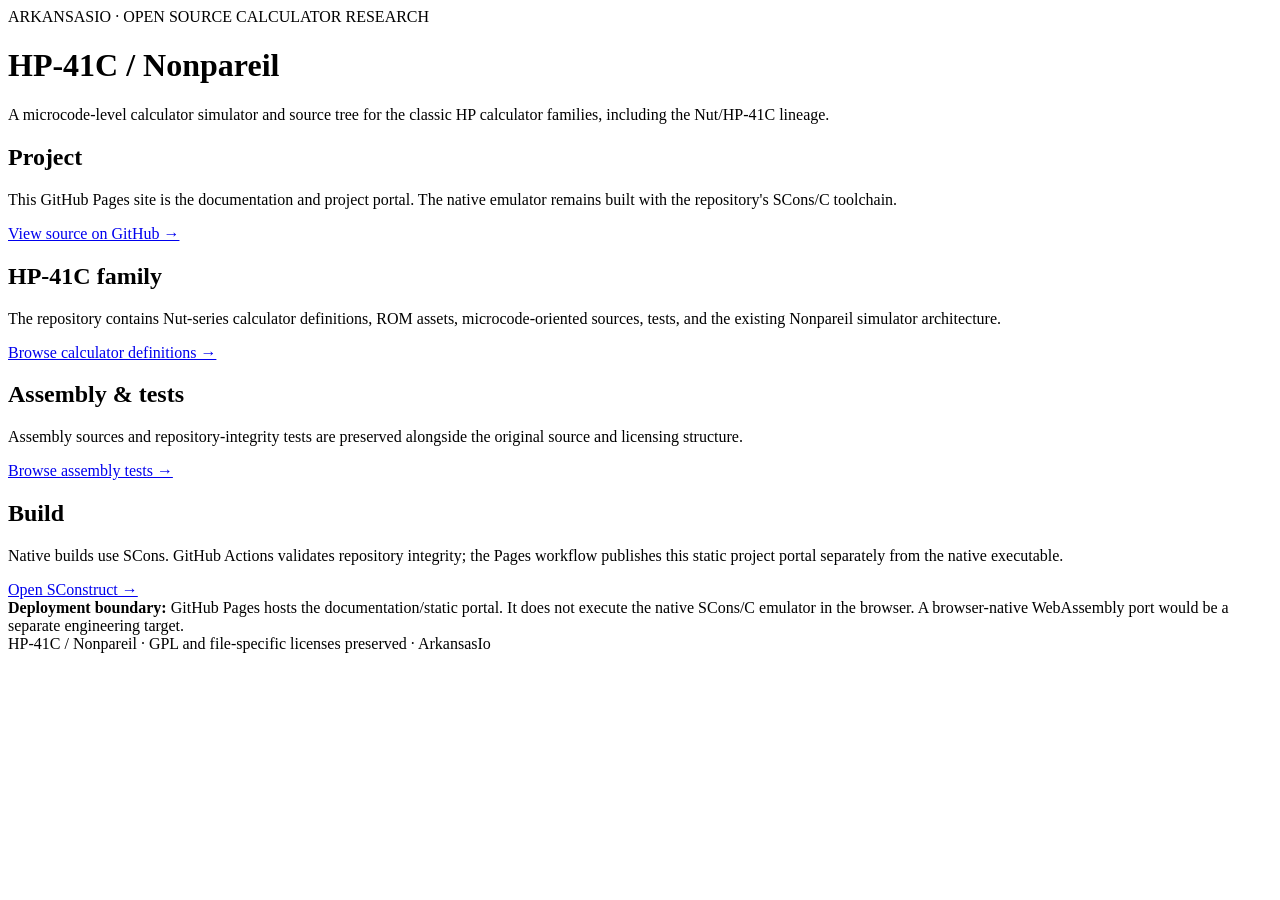
==== site/index.html @ 69dae75a "Add GitHub Pages project portal and deployment workflow" ====
<!doctype html>
<html lang="en">
<head>
<meta charset="utf-8">
<meta name="viewport" content="width=device-width,initial-scale=1">
<title>HP-41C / Nonpareil — ArkansasIo</title>
<link rel="stylesheet" href="style.css">
</head>
<body>
<main>
<header><div class="eyebrow">ARKANSASIO · OPEN SOURCE CALCULATOR RESEARCH</div><h1>HP-41C / Nonpareil</h1><p class="lead">A microcode-level calculator simulator and source tree for the classic HP calculator families, including the Nut/HP-41C lineage.</p></header>
<section class="grid">
<article><h2>Project</h2><p>This GitHub Pages site is the documentation and project portal. The native emulator remains built with the repository's SCons/C toolchain.</p><a href="https://github.com/ArkansasIo/clone-hp-41c-">View source on GitHub →</a></article>
<article><h2>HP-41C family</h2><p>The repository contains Nut-series calculator definitions, ROM assets, microcode-oriented sources, tests, and the existing Nonpareil simulator architecture.</p><a href="https://github.com/ArkansasIo/clone-hp-41c-/tree/main/ncd">Browse calculator definitions →</a></article>
<article><h2>Assembly & tests</h2><p>Assembly sources and repository-integrity tests are preserved alongside the original source and licensing structure.</p><a href="https://github.com/ArkansasIo/clone-hp-41c-/tree/main/other/tests">Browse assembly tests →</a></article>
<article><h2>Build</h2><p>Native builds use SCons. GitHub Actions validates repository integrity; the Pages workflow publishes this static project portal separately from the native executable.</p><a href="https://github.com/ArkansasIo/clone-hp-41c-/blob/main/SConstruct">Open SConstruct →</a></article>
</section>
<section class="note"><strong>Deployment boundary:</strong> GitHub Pages hosts the documentation/static portal. It does not execute the native SCons/C emulator in the browser. A browser-native WebAssembly port would be a separate engineering target.</section>
<footer>HP-41C / Nonpareil · GPL and file-specific licenses preserved · ArkansasIo</footer>
</main>
</body>
</html>
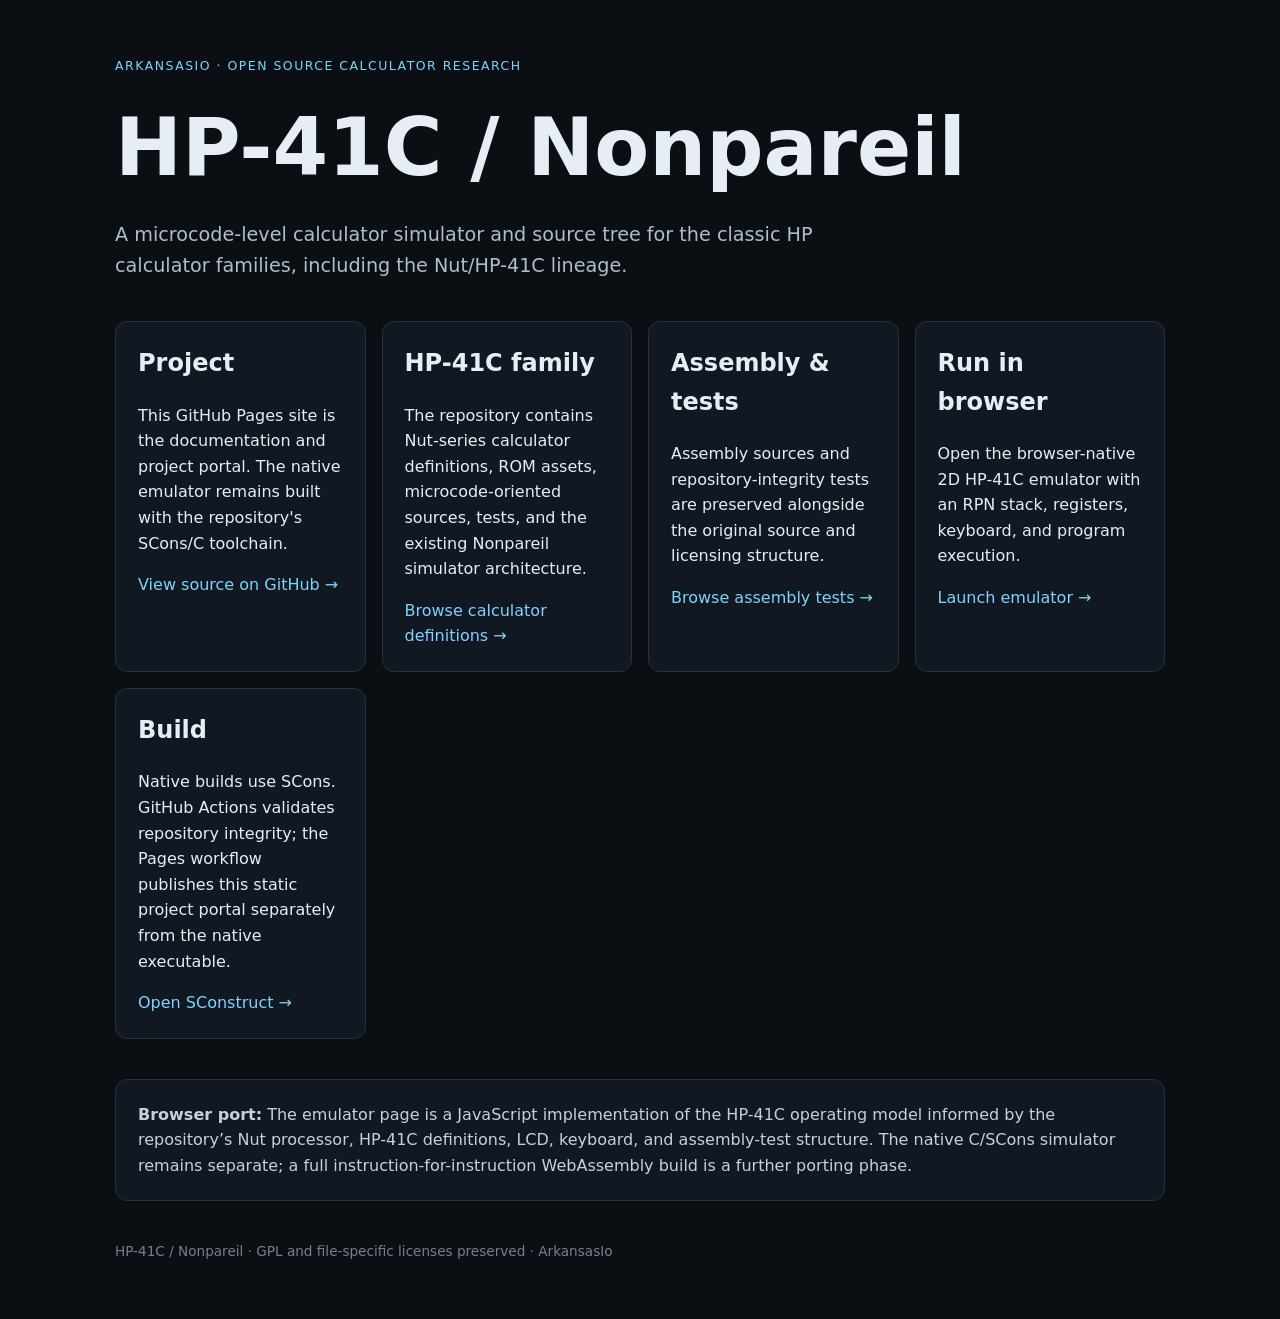
==== commit 8d0fe366: "Link browser HP-41C emulator from Pages portal" ====
--- a/site/index.html
+++ b/site/index.html
@@ -13,9 +13,9 @@
 <article><h2>Project</h2><p>This GitHub Pages site is the documentation and project portal. The native emulator remains built with the repository's SCons/C toolchain.</p><a href="https://github.com/ArkansasIo/clone-hp-41c-">View source on GitHub →</a></article>
 <article><h2>HP-41C family</h2><p>The repository contains Nut-series calculator definitions, ROM assets, microcode-oriented sources, tests, and the existing Nonpareil simulator architecture.</p><a href="https://github.com/ArkansasIo/clone-hp-41c-/tree/main/ncd">Browse calculator definitions →</a></article>
 <article><h2>Assembly & tests</h2><p>Assembly sources and repository-integrity tests are preserved alongside the original source and licensing structure.</p><a href="https://github.com/ArkansasIo/clone-hp-41c-/tree/main/other/tests">Browse assembly tests →</a></article>
-<article><h2>Build</h2><p>Native builds use SCons. GitHub Actions validates repository integrity; the Pages workflow publishes this static project portal separately from the native executable.</p><a href="https://github.com/ArkansasIo/clone-hp-41c-/blob/main/SConstruct">Open SConstruct →</a></article>
+<article><h2>Run in browser</h2><p>Open the browser-native 2D HP-41C emulator with an RPN stack, registers, keyboard, and program execution.</p><a href="emulator.html">Launch emulator →</a></article><article><h2>Build</h2><p>Native builds use SCons. GitHub Actions validates repository integrity; the Pages workflow publishes this static project portal separately from the native executable.</p><a href="https://github.com/ArkansasIo/clone-hp-41c-/blob/main/SConstruct">Open SConstruct →</a></article>
 </section>
-<section class="note"><strong>Deployment boundary:</strong> GitHub Pages hosts the documentation/static portal. It does not execute the native SCons/C emulator in the browser. A browser-native WebAssembly port would be a separate engineering target.</section>
+<section class="note"><strong>Browser port:</strong> The emulator page is a JavaScript implementation of the HP-41C operating model informed by the repository’s Nut processor, HP-41C definitions, LCD, keyboard, and assembly-test structure. The native C/SCons simulator remains separate; a full instruction-for-instruction WebAssembly build is a further porting phase.</section>
 <footer>HP-41C / Nonpareil · GPL and file-specific licenses preserved · ArkansasIo</footer>
 </main>
 </body>
--- a/site/style.css
+++ b/site/style.css
@@ -0,0 +1 @@
+body{margin:0;background:#0b0f14;color:#e7edf4;font:16px/1.6 system-ui,-apple-system,Segoe UI,sans-serif}main{max-width:1050px;margin:auto;padding:56px 24px}.eyebrow{color:#7dd3fc;letter-spacing:.12em;font-size:.78rem}h1{font-size:clamp(2.4rem,7vw,5rem);line-height:1;margin:.4em 0}.lead{max-width:760px;color:#aebdca;font-size:1.2rem}.grid{display:grid;grid-template-columns:repeat(auto-fit,minmax(230px,1fr));gap:16px;margin:40px 0}article,.note{border:1px solid #26313d;background:#111821;border-radius:12px;padding:22px}h2{margin-top:0}a{color:#7dd3fc;text-decoration:none}a:hover{text-decoration:underline}.note{color:#c6d1dc}footer{margin-top:40px;color:#718092;font-size:.85rem}
